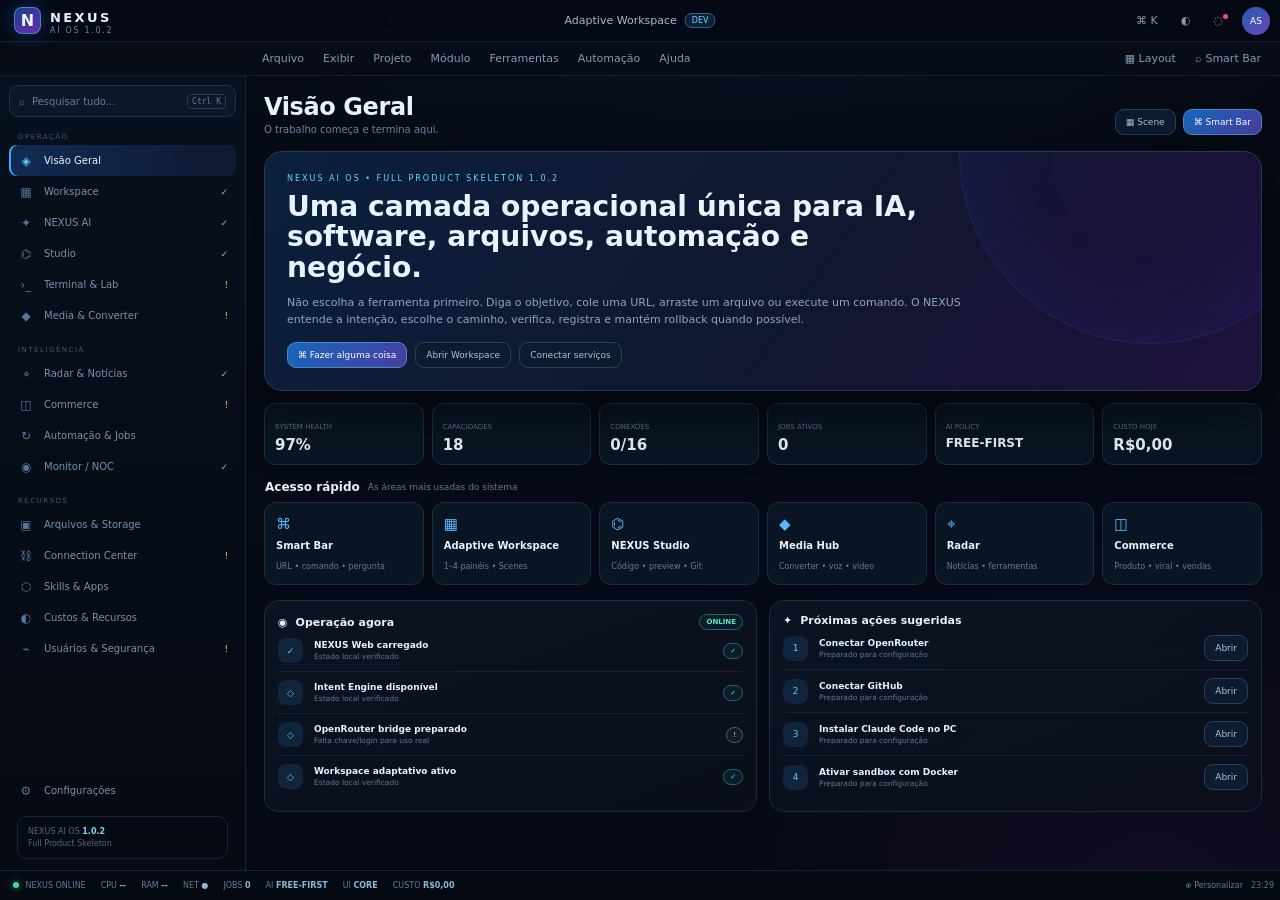
==== static/family/nexus/index.html @ 2fabafd0 "Jarvis 2.1.1 — hub, sala, ORBI, NEXUS" ====
<!doctype html><html lang="pt-BR"><head><meta charset="utf-8"><meta name="viewport" content="width=device-width,initial-scale=1,viewport-fit=cover"><meta name="theme-color" content="#050914"><title>NEXUS AI OS 1.0.2</title><link rel="manifest" href="./manifest.webmanifest"><link rel="stylesheet" href="./styles.css"></head><body>
<div id="app" class="app-shell">
<header class="titlebar">
  <div class="brand"><span class="brand-mark">N</span><div><b>NEXUS</b><small>AI OS 1.0.2</small></div></div>
  <div class="title-center"><span class="workspace-name">Adaptive Workspace</span><span class="env-pill">DEV</span></div>
  <div class="title-actions"><button data-action="command" title="Smart Bar (Ctrl+K)">⌘ K</button><button id="themeBtn" title="Tema">◐</button><button title="Notificações">◌<i class="dot"></i></button><button title="Perfil">AS</button></div>
</header>
<nav class="menubar" id="menuBar"><button>Arquivo</button><button>Exibir</button><button>Projeto</button><button>Módulo</button><button>Ferramentas</button><button>Automação</button><button>Ajuda</button><div class="menu-spacer"></div><button data-action="scene">▦ Layout</button><button data-action="command">⌕ Smart Bar</button></nav>
<div class="body-grid">
<aside class="sidebar" id="sidebar">
  <div class="side-search" data-action="command">⌕ <span>Pesquisar tudo...</span><kbd>Ctrl K</kbd></div>
  <div class="nav-section"><small>OPERAÇÃO</small>
    <button class="nav active" data-page="home"><i>◈</i><span>Visão Geral</span></button>
    <button class="nav" data-page="workspace"><i>▦</i><span>Workspace</span><em class="ok">✓</em></button>
    <button class="nav" data-page="ai"><i>✦</i><span>NEXUS AI</span><em class="ok">✓</em></button>
    <button class="nav" data-page="studio"><i>⌬</i><span>Studio</span><em class="ok">✓</em></button>
    <button class="nav" data-page="terminal"><i>›_</i><span>Terminal & Lab</span><em class="warn">!</em></button>
    <button class="nav" data-page="media"><i>◆</i><span>Media & Converter</span><em class="warn">!</em></button>
  </div>
  <div class="nav-section"><small>INTELIGÊNCIA</small>
    <button class="nav" data-page="radar"><i>⌖</i><span>Radar & Notícias</span><em class="ok">✓</em></button>
    <button class="nav" data-page="commerce"><i>◫</i><span>Commerce</span><em class="warn">!</em></button>
    <button class="nav" data-page="automation"><i>↻</i><span>Automação & Jobs</span></button>
    <button class="nav" data-page="monitor"><i>◉</i><span>Monitor / NOC</span><em class="ok">✓</em></button>
  </div>
  <div class="nav-section"><small>RECURSOS</small>
    <button class="nav" data-page="files"><i>▣</i><span>Arquivos & Storage</span></button>
    <button class="nav" data-page="connections"><i>⛓</i><span>Connection Center</span><em class="warn">!</em></button>
    <button class="nav" data-page="skills"><i>⬡</i><span>Skills & Apps</span></button>
    <button class="nav" data-page="cost"><i>◐</i><span>Custos & Recursos</span></button>
    <button class="nav" data-page="security"><i>⌁</i><span>Usuários & Segurança</span><em class="warn">!</em></button>
  </div>
  <div class="side-bottom"><button class="nav" data-page="settings"><i>⚙</i><span>Configurações</span></button><div class="version">NEXUS AI OS <b>1.0.2</b><span>Full Product Skeleton</span></div></div>
</aside>
<main id="main" class="main">
  <section class="static-fallback" id="staticFallback">
    <div class="page-head"><div><div class="page-title">Visão Geral</div><div class="page-sub">O trabalho começa e termina aqui.</div></div><div class="page-actions"><button class="btn primary" data-action="command">⌘ Smart Bar</button></div></div>
    <div class="hero"><div class="hero-kicker">NEXUS AI OS • FULL PRODUCT SKELETON 1.0.2</div><h1>Uma camada operacional única para IA, software, arquivos, automação e negócio.</h1><p>Use a Smart Bar, abra módulos, acompanhe recursos e trabalhe em qualquer tamanho de tela. Esta visão também aparece quando o visualizador bloqueia JavaScript.</p><div class="hero-actions"><button class="btn primary" data-action="command">⌘ Fazer alguma coisa</button><button class="btn" data-go="workspace">Abrir Workspace</button><button class="btn" data-go="connections">Conectar serviços</button></div></div>
    <div class="kpi-strip"><div class="kpi"><small>SYSTEM HEALTH</small><b>97%</b></div><div class="kpi"><small>WORKSPACE</small><b>ADAPTIVE</b></div><div class="kpi"><small>AI POLICY</small><b>FREE-FIRST</b></div><div class="kpi"><small>DEVICE</small><b>RESPONSIVE</b></div></div>
    <div class="section"><div class="section-head"><h2>Acesso rápido</h2><p>Principais áreas do NEXUS</p></div><div class="quick-grid">
      <div class="quick" data-go="workspace"><span class="ico">▦</span><b>Workspace</b><small>1–4 painéis • Scenes</small></div>
      <div class="quick" data-go="ai"><span class="ico">✦</span><b>NEXUS AI</b><small>Roteador • agentes</small></div>
      <div class="quick" data-go="studio"><span class="ico">⌬</span><b>Studio</b><small>Código • Preview • Git</small></div>
      <div class="quick" data-go="terminal"><span class="ico">›_</span><b>Terminal & Lab</b><small>Comandos • Sandbox</small></div>
      <div class="quick" data-go="media"><span class="ico">◆</span><b>Media Hub</b><small>Converter • voz • vídeo</small></div>
      <div class="quick" data-go="radar"><span class="ico">⌖</span><b>Radar</b><small>Notícias • ferramentas</small></div>
    </div></div>
    <div class="section grid cols-2"><div class="card"><div class="card-title">◉ <span>Compatibilidade de tela</span><span class="grow"></span><span class="tag green">ATIVA</span></div><div class="activity"><span class="aico">✓</span><div><b>Celular vertical</b><small>Layout compacto e navegação horizontal inferior</small></div></div><div class="activity"><span class="aico">✓</span><div><b>Celular horizontal</b><small>Altura otimizada e conteúdo priorizado</small></div></div><div class="activity"><span class="aico">✓</span><div><b>Tablet</b><small>Sidebar adaptativa em vertical/horizontal</small></div></div><div class="activity"><span class="aico">✓</span><div><b>Desktop / ultrawide</b><small>Workspace multipainel</small></div></div></div><div class="card"><div class="card-title">✦ <span>Entrada universal</span></div><div class="card-sub">Cole URL, GitHub, comando, pergunta, arquivo ou texto. O NEXUS identifica a intenção antes de escolher a ferramenta.</div><div class="tool-actions"><button class="btn primary" data-action="command">Abrir Smart Bar</button></div></div></div>
    <noscript><div class="noscript-banner"><b>Modo compatibilidade:</b> este visualizador bloqueou JavaScript. A interface principal continua visível; para usar módulos interativos, abra pelo navegador/PWA ou pelo executável NEXUS.</div></noscript>
  </section>
</main>
<nav class="mobile-dock" aria-label="Navegação rápida">
  <button data-pagejump="home"><i>◈</i><span>Início</span></button><button data-pagejump="workspace"><i>▦</i><span>Workspace</span></button><button data-pagejump="ai"><i>✦</i><span>IA</span></button><button data-pagejump="studio"><i>⌬</i><span>Studio</span></button><button data-pagejump="media"><i>◆</i><span>Media</span></button><button data-pagejump="radar"><i>⌖</i><span>Radar</span></button><button data-pagejump="connections"><i>⛓</i><span>Conexões</span></button>
</nav>
</div>
<footer class="statusbar" id="statusBar">
 <button data-pagejump="monitor"><span class="led online"></span> NEXUS ONLINE</button><button data-pagejump="monitor">CPU <b id="cpuStat">--</b></button><button data-pagejump="monitor">RAM <b id="ramStat">--</b></button><button data-pagejump="monitor">NET <b id="netStat">●</b></button><button data-pagejump="automation">JOBS <b id="jobStat">0</b></button><button data-pagejump="ai">AI <b>FREE-FIRST</b></button><button title="Interface carregada" id="uiCoreStat">UI <b>CORE</b></button><button data-pagejump="cost">CUSTO <b id="costStat">R$0,00</b></button><div class="status-fill"></div><button id="statusCustomize">⊕ Personalizar</button><span id="clock">--:--</span>
</footer>
</div>
<div class="command-overlay hidden" id="commandOverlay"><div class="command-box"><div class="command-head"><span>⌘</span><input id="smartInput" autocomplete="off" placeholder="Cole URL, GitHub, comando, arquivo, pergunta ou diga o que quer fazer..."><kbd>ESC</kbd></div><div class="command-mode"><button class="active">AUTO</button><button>SANDBOX</button><button>DEV</button><button>PRODUÇÃO</button></div><div id="commandResult" class="command-result"></div><div class="command-hint">NEXUS entende intenção antes de escolher a ferramenta. Enter para analisar • Ctrl+Enter para executar caminho seguro.</div></div></div>
<div class="drawer hidden" id="drawer"><div class="drawer-head"><b>NEXUS Context Assistant</b><button id="drawerClose">×</button></div><div class="drawer-body" id="drawerBody"></div></div>
<div class="toast-stack" id="toasts"></div>
<script src="./app.js"></script></body></html>
---- static/family/nexus/styles.css ----
:root{--bg:#050812;--bg2:#08101f;--panel:#0b1221cc;--panel2:#101a2e;--line:#1c2b46;--line2:#28456f;--text:#e9f2ff;--muted:#7f93ad;--blue:#38a7ff;--cyan:#48e3ff;--purple:#9b6cff;--red:#ff496c;--green:#37e0a1;--yellow:#f3c65b;--shadow:0 20px 55px #0008;--radius:15px;--title:42px;--menu:34px;--status:30px;--side:246px;font-family:Inter,ui-sans-serif,system-ui,-apple-system,"Segoe UI",sans-serif}*{box-sizing:border-box}html,body{height:100%;margin:0;background:radial-gradient(1000px 600px at 60% -10%,#12326f44,transparent 60%),radial-gradient(800px 700px at 90% 100%,#4d1e7640,transparent 55%),var(--bg);color:var(--text);overflow:hidden}button,input,textarea,select{font:inherit}.app-shell{height:100vh;display:grid;grid-template-rows:var(--title) var(--menu) 1fr var(--status);position:relative}.titlebar{display:flex;align-items:center;border-bottom:1px solid #17223a;background:#050914e8;backdrop-filter:blur(18px);padding:0 10px 0 14px;user-select:none}.brand{display:flex;align-items:center;gap:9px;min-width:var(--side)}.brand-mark{width:27px;height:27px;border:1px solid #59c9ff80;border-radius:8px;display:grid;place-items:center;font-weight:900;background:linear-gradient(145deg,#183e86,#6a2dab);box-shadow:0 0 22px #238cff55}.brand b{font-size:13px;letter-spacing:2.4px}.brand small{display:block;color:#6c88aa;font-size:8px;letter-spacing:1.7px}.title-center{position:absolute;left:50%;transform:translateX(-50%);display:flex;align-items:center;gap:8px;font-size:11px;color:#a7bad0}.env-pill{font-size:8px;color:#77d6ff;border:1px solid #2c6590;background:#0e2036;padding:2px 6px;border-radius:999px}.title-actions{margin-left:auto;display:flex;gap:5px}.title-actions button,.menubar button{border:0;background:transparent;color:#8299b3;border-radius:7px;padding:5px 9px;font-size:11px;cursor:pointer}.title-actions button:hover,.menubar button:hover{background:#16243b;color:white}.title-actions button:last-child{width:28px;height:28px;border-radius:50%;padding:0;background:linear-gradient(145deg,#235eae,#6b43bd);color:white;font-size:9px}.dot{display:inline-block;width:5px;height:5px;background:var(--red);border-radius:50%;vertical-align:top}.menubar{display:flex;align-items:center;padding:0 10px 0 calc(var(--side) + 7px);gap:1px;background:#080d17dd;border-bottom:1px solid #131d30}.menu-spacer{flex:1}.body-grid{min-height:0;display:grid;grid-template-columns:var(--side) 1fr}.sidebar{min-height:0;overflow:auto;padding:9px;background:linear-gradient(180deg,#07101d,#060a12);border-right:1px solid #16233a;display:flex;flex-direction:column;scrollbar-width:thin}.side-search{height:32px;border:1px solid #1c3351;background:#0d1727;border-radius:9px;display:flex;align-items:center;gap:7px;padding:0 9px;color:#667d99;font-size:10px;cursor:pointer;margin-bottom:9px}.side-search span{flex:1}.side-search kbd{font-size:8px;border:1px solid #283b55;padding:2px 4px;border-radius:4px}.nav-section{margin-bottom:8px}.nav-section>small{display:block;color:#435775;font-size:7px;letter-spacing:1.5px;padding:7px 9px 4px}.nav{width:100%;display:flex;align-items:center;gap:9px;height:31px;border:0;background:transparent;color:#7890ac;border-radius:8px;padding:0 8px;cursor:pointer;font-size:10px;text-align:left}.nav i{font-style:normal;width:18px;text-align:center;color:#54759d;font-size:12px}.nav span{flex:1}.nav em{font-style:normal;font-size:9px}.nav:hover{background:#0f1c30;color:#d9eaff}.nav.active{background:linear-gradient(90deg,#123260cc,#171f3d99);color:#edf7ff;box-shadow:inset 2px 0 #39aaff}.nav.active i{color:#63c9ff}.ok{color:var(--green)!important}.warn{color:var(--yellow)!important}.bad{color:var(--red)!important}.side-bottom{margin-top:auto}.version{margin:10px 8px 2px;padding:10px;border:1px solid #16253d;border-radius:10px;color:#516781;font-size:8px}.version b{color:#77d6ff}.version span{display:block;margin-top:3px}.main{min-width:0;min-height:0;overflow:auto;padding:17px 18px 28px;background:linear-gradient(145deg,#08101b66,#06091155);scrollbar-width:thin}.page-head{display:flex;align-items:flex-end;gap:14px;margin-bottom:16px}.page-title{font-size:22px;letter-spacing:-.4px;font-weight:720}.page-sub{font-size:10px;color:#7187a2;margin-top:3px}.page-actions{margin-left:auto;display:flex;gap:7px}.btn{border:1px solid #24415f;background:#0d1b2e;color:#aac3dd;border-radius:9px;padding:7px 10px;font-size:9px;cursor:pointer}.btn:hover{border-color:#3c78aa;color:white;background:#122742}.btn.primary{background:linear-gradient(135deg,#1767bd,#493da0);border-color:#418dc9;color:white}.btn.danger{border-color:#71344a;color:#ff90a4}.hero{position:relative;overflow:hidden;border:1px solid #203c60;background:linear-gradient(125deg,#0c2443d9,#111832e8 52%,#241244d0);border-radius:18px;padding:22px;min-height:150px;box-shadow:var(--shadow)}.hero:after{content:"";position:absolute;width:380px;height:380px;border:1px solid #4faaff22;border-radius:50%;right:-80px;top:-190px;box-shadow:0 0 90px #3d50ff25 inset}.hero-kicker{color:#62d9ff;font-size:8px;letter-spacing:2px}.hero h1{font-size:26px;line-height:1.08;margin:9px 0 7px;max-width:650px}.hero p{max-width:680px;color:#8fa6c2;font-size:11px;line-height:1.55}.hero-actions{display:flex;gap:8px;margin-top:14px}.grid{display:grid;gap:12px}.grid.cols-4{grid-template-columns:repeat(4,1fr)}.grid.cols-3{grid-template-columns:repeat(3,1fr)}.grid.cols-2{grid-template-columns:repeat(2,1fr)}.card{border:1px solid #192c48;background:linear-gradient(160deg,#0b1423e8,#0a0f1ae8);border-radius:var(--radius);padding:13px;min-width:0}.card:hover{border-color:#264b72}.card-title{display:flex;align-items:center;gap:8px;font-size:11px;font-weight:650}.card-title .grow{flex:1}.card-sub{font-size:9px;color:#687f9a;margin-top:4px;line-height:1.45}.metric{font-size:23px;font-weight:730;letter-spacing:-.7px;margin:8px 0 1px}.metric small{font-size:9px;color:#7590af;font-weight:500}.tag{display:inline-flex;align-items:center;border:1px solid #26405f;background:#0a1c30;color:#7eb8dc;border-radius:999px;padding:3px 6px;font-size:7px}.tag.green{border-color:#1f6b57;color:#5de9b4}.tag.yellow{border-color:#6d5a2a;color:#f6d47b}.tag.red{border-color:#6f3042;color:#ff8098}.section{margin-top:15px}.section-head{display:flex;align-items:center;margin:0 1px 8px}.section-head h2{font-size:12px;margin:0}.section-head p{font-size:9px;color:#607895;margin:0 0 0 8px}.section-head .right{margin-left:auto}.quick-grid{display:grid;grid-template-columns:repeat(6,1fr);gap:8px}.quick{background:#091523;border:1px solid #182d49;border-radius:12px;padding:11px;cursor:pointer;min-height:74px}.quick:hover{transform:translateY(-1px);border-color:#2a6692;background:#0d1d31}.quick b{display:block;font-size:10px;margin:7px 0 3px}.quick small{font-size:8px;color:#647c98}.quick .ico{font-size:15px;color:#56baff}.activity{display:grid;grid-template-columns:28px 1fr auto;gap:8px;align-items:center;padding:8px 0;border-bottom:1px solid #142239;font-size:9px}.activity:last-child{border-bottom:0}.activity .aico{width:25px;height:25px;border-radius:8px;background:#10243b;display:grid;place-items:center;color:#65c7ff}.activity small{display:block;color:#617894;margin-top:2px}.progress{height:4px;background:#111d30;border-radius:99px;overflow:hidden}.progress i{display:block;height:100%;background:linear-gradient(90deg,#2d9cff,#8c58f5);border-radius:99px}.workspace-toolbar{display:flex;gap:6px;margin-bottom:9px}.workspace-canvas{height:calc(100vh - 185px);min-height:420px;display:grid;grid-template-columns:1fr 1fr;grid-template-rows:1fr 1fr;gap:7px}.pane{border:1px solid #1d3554;background:#07111ee8;border-radius:11px;display:flex;flex-direction:column;min-width:0;min-height:0;overflow:hidden}.pane-head{height:31px;display:flex;align-items:center;padding:0 8px;border-bottom:1px solid #162943;color:#8ca5c2;font-size:9px;background:#0b1727}.pane-head b{color:#dbeaff}.pane-head .pane-actions{margin-left:auto;display:flex}.pane-head button{border:0;background:transparent;color:#627b98;cursor:pointer}.pane-body{flex:1;overflow:auto;padding:10px;font-size:9px}.terminal{font-family:"Cascadia Code",Consolas,monospace;background:#03070d!important}.terminal-line{color:#81a0bc;margin:4px 0}.terminal-line .prompt{color:#53d4a5}.term-input{display:flex;align-items:center;gap:6px;margin-top:8px}.term-input input{flex:1;border:0;outline:0;background:transparent;color:#dcecff;font-family:inherit}.editor{width:100%;height:100%;resize:none;border:0;outline:0;background:#050b13;color:#a9d5ff;font:9px/1.55 Consolas,monospace;padding:10px}.preview-frame{width:100%;height:100%;border:0;background:white}.chat-box{height:calc(100vh - 245px);min-height:360px;display:flex;flex-direction:column}.chat-log{flex:1;overflow:auto;padding:5px}.msg{max-width:82%;border:1px solid #1b3553;background:#0c192a;border-radius:12px;padding:9px 10px;margin:7px 0;font-size:10px;line-height:1.5}.msg.user{margin-left:auto;background:#15244a;border-color:#2b4f83}.chat-compose{display:flex;gap:7px;border-top:1px solid #192b47;padding-top:9px}.chat-compose textarea{flex:1;min-height:55px;max-height:120px;background:#08131f;border:1px solid #1e3858;color:white;border-radius:11px;padding:9px;outline:none;resize:vertical}.input,.select{width:100%;border:1px solid #1d3655;background:#071421;color:#cee1f4;border-radius:9px;padding:8px 9px;font-size:9px;outline:none}.input:focus,.select:focus{border-color:#367db2}.dropzone{border:1px dashed #315274;border-radius:13px;padding:25px;text-align:center;color:#7892ad;background:#081521;cursor:pointer}.dropzone.drag{border-color:#48bfff;background:#0b1e32}.dropzone b{display:block;color:#d6eaff;font-size:11px;margin-bottom:4px}.tool-actions{display:flex;gap:6px;flex-wrap:wrap;margin-top:9px}.list-row{display:grid;grid-template-columns:28px 1fr auto;align-items:center;gap:9px;padding:9px 4px;border-bottom:1px solid #15253c;font-size:9px}.list-row:last-child{border-bottom:0}.list-row .iconbox{width:27px;height:27px;border:1px solid #24405f;border-radius:8px;display:grid;place-items:center;background:#0c1a2b}.list-row b{display:block}.list-row small{display:block;color:#657d99;margin-top:2px}.connection-grid{display:grid;grid-template-columns:repeat(3,1fr);gap:8px}.connection{border:1px solid #1a304d;background:#091420;border-radius:11px;padding:10px;display:grid;grid-template-columns:31px 1fr auto;align-items:center;gap:8px}.connection .logo{width:30px;height:30px;border-radius:9px;background:linear-gradient(145deg,#153b66,#3e2e71);display:grid;place-items:center;font-weight:700;font-size:10px}.connection b{font-size:9px}.connection small{display:block;color:#637b98;font-size:7px;margin-top:2px}.connection button{font-size:7px;padding:4px 6px}.filters{display:flex;gap:6px;flex-wrap:wrap;margin-bottom:10px}.filters .select{width:auto;min-width:120px}.news-card{padding:12px;border:1px solid #192d48;background:#091421;border-radius:12px;display:grid;grid-template-columns:70px 1fr auto;gap:11px}.news-score{display:grid;place-items:center;border-right:1px solid #1b304d}.score-ring{width:47px;height:47px;border-radius:50%;background:conic-gradient(#3aaeff var(--score),#14243a 0);display:grid;place-items:center;position:relative}.score-ring:before{content:"";position:absolute;inset:4px;background:#091421;border-radius:50%}.score-ring b{z-index:1;font-size:11px}.news-card h3{font-size:11px;margin:1px 0 5px}.news-card p{font-size:9px;color:#6d85a1;line-height:1.5;margin:0}.news-meta{display:flex;gap:6px;margin-top:8px}.product-table{width:100%;border-collapse:collapse;font-size:9px}.product-table th{text-align:left;color:#5f7897;font-size:7px;letter-spacing:.6px;padding:7px;border-bottom:1px solid #1b304c}.product-table td{padding:9px 7px;border-bottom:1px solid #132239}.spark{height:28px;display:flex;align-items:flex-end;gap:2px}.spark i{width:5px;background:#2f89c7;border-radius:2px}.gauge{font-size:20px;font-weight:700}.command-overlay{position:fixed;inset:0;z-index:50;background:#02050a99;backdrop-filter:blur(7px);display:flex;justify-content:center;align-items:flex-start;padding-top:11vh}.hidden{display:none!important}.command-box{width:min(760px,92vw);background:#08111eee;border:1px solid #2a4c72;border-radius:15px;box-shadow:0 30px 90px #000c,0 0 55px #267bff20;overflow:hidden}.command-head{height:53px;display:flex;align-items:center;gap:10px;padding:0 14px;border-bottom:1px solid #1b3150}.command-head>span{color:#51caff}.command-head input{flex:1;border:0;outline:0;background:transparent;color:#e8f5ff;font-size:13px}.command-head kbd{font-size:8px;border:1px solid #30435e;color:#7289a4;padding:3px 5px;border-radius:5px}.command-mode{padding:7px 12px;display:flex;gap:5px;border-bottom:1px solid #152943}.command-mode button{border:1px solid #1f3a59;background:#0b1828;color:#66819e;border-radius:7px;padding:4px 7px;font-size:7px}.command-mode button.active{color:#66d1ff;border-color:#2f77a8;background:#0c243a}.command-result{max-height:50vh;overflow:auto;padding:8px 12px}.command-item{display:grid;grid-template-columns:35px 1fr auto;gap:9px;align-items:center;padding:9px;border-radius:9px}.command-item:hover{background:#102039}.command-item .cmdico{width:32px;height:32px;border-radius:9px;background:#112741;display:grid;place-items:center;color:#5fd0ff}.command-item b{font-size:10px}.command-item small{display:block;color:#68819e;font-size:8px;margin-top:2px}.command-hint{border-top:1px solid #172a43;color:#506987;font-size:7px;padding:7px 14px}.drawer{position:fixed;right:12px;top:86px;bottom:43px;width:min(360px,90vw);z-index:40;background:#07101deb;border:1px solid #234464;border-radius:14px;box-shadow:var(--shadow);backdrop-filter:blur(18px);display:flex;flex-direction:column}.drawer-head{height:42px;border-bottom:1px solid #1a314d;display:flex;align-items:center;padding:0 11px;font-size:10px}.drawer-head button{margin-left:auto;border:0;background:transparent;color:#8ba1bb;font-size:18px}.drawer-body{padding:12px;overflow:auto;font-size:9px;line-height:1.55}.statusbar{display:flex;align-items:center;gap:1px;border-top:1px solid #17263d;background:#050a12;padding:0 5px;font-size:8px;color:#57708e}.statusbar button{height:100%;border:0;background:transparent;color:#627b98;padding:0 7px;font-size:8px;cursor:pointer}.statusbar button:hover{background:#0e1a2a;color:#c5d9ef}.statusbar b{color:#8bb8d8;font-weight:600}.status-fill{flex:1}.led{display:inline-block;width:6px;height:6px;border-radius:50%;margin-right:4px}.online{background:var(--green);box-shadow:0 0 8px #37e0a199}.offline{background:var(--red)}.toast-stack{position:fixed;right:12px;bottom:42px;z-index:70;display:flex;flex-direction:column;gap:7px}.toast{min-width:230px;max-width:350px;border:1px solid #274663;background:#091522f2;border-radius:10px;padding:9px 11px;box-shadow:var(--shadow);font-size:9px}.toast b{display:block;font-size:9px}.toast small{color:#6d86a2}.kpi-strip{display:grid;grid-template-columns:repeat(6,1fr);gap:8px;margin-top:12px}.kpi{padding:10px;border:1px solid #192e49;background:#091522;border-radius:11px}.kpi small{font-size:7px;color:#5d7695}.kpi b{display:block;font-size:15px;margin-top:3px}.center-empty{text-align:center;padding:35px;color:#647e9c}.split-row{display:grid;grid-template-columns:1.4fr 1fr;gap:12px}.switch{width:30px;height:17px;border-radius:99px;background:#182b42;position:relative;cursor:pointer}.switch:after{content:"";position:absolute;width:11px;height:11px;left:3px;top:3px;border-radius:50%;background:#617892;transition:.2s}.switch.on{background:#155687}.switch.on:after{left:16px;background:#60d2ff}.setting-row{display:flex;align-items:center;padding:9px 0;border-bottom:1px solid #14243a;font-size:9px}.setting-row div:first-child{flex:1}.setting-row small{display:block;color:#5e7895;margin-top:2px}.badge-status{font-size:7px;padding:3px 5px;border-radius:5px;border:1px solid}.badge-status.ok{border-color:#216955}.badge-status.warn{border-color:#6c5725}.badge-status.bad{border-color:#663046}.mobile-only{display:none}


/* NEXUS 1.0.1 — Adaptive responsive shell */
.mobile-dock{display:none}.static-fallback{display:block}.noscript-banner{margin-top:14px;padding:12px 14px;border:1px solid #6f5727;background:#241b0c;color:#f2d894;border-radius:12px;font-size:11px;line-height:1.5}
.main,.sidebar,.statusbar,.mobile-dock{-webkit-overflow-scrolling:touch}.hero h1{font-size:clamp(20px,2.2vw,30px)}.page-title{font-size:clamp(18px,2vw,24px)}.quick,.card,.hero{min-width:0}.card-title,.activity>div,.quick{min-width:0}.activity b,.activity small,.card-sub,.quick small{overflow-wrap:anywhere}.statusbar{padding-left:max(6px,env(safe-area-inset-left));padding-right:max(6px,env(safe-area-inset-right));padding-bottom:env(safe-area-inset-bottom)}

/* ultrawide / large desktop */
@media(min-width:1600px){:root{--side:270px;--title:48px;--menu:38px;--status:34px}.main{padding:22px 28px 34px}.quick-grid{grid-template-columns:repeat(6,minmax(0,1fr))}.hero{min-height:180px;padding:28px}.hero h1{max-width:980px}.workspace-canvas{min-height:620px}}

/* laptop / landscape tablet */
@media(max-width:1180px){:root{--side:218px}.grid.cols-4{grid-template-columns:repeat(2,minmax(0,1fr))}.quick-grid{grid-template-columns:repeat(3,minmax(0,1fr))}.connection-grid{grid-template-columns:repeat(2,minmax(0,1fr))}.kpi-strip{grid-template-columns:repeat(3,minmax(0,1fr))}.menubar{padding-left:calc(var(--side) + 5px)}.menubar button{padding-inline:7px}}

/* tablet portrait / compact tablet */
@media(max-width:900px){:root{--side:72px;--title:46px;--menu:34px;--status:32px}.brand{min-width:var(--side)}.brand div{display:none}.title-center{font-size:10px}.sidebar{padding:8px 6px}.side-search{justify-content:center}.side-search span,.side-search kbd,.nav span,.nav em,.nav-section>small,.version{display:none}.nav{justify-content:center;padding:0;height:42px}.nav i{font-size:16px}.menubar{padding-left:75px;overflow-x:auto;scrollbar-width:none}.menubar::-webkit-scrollbar{display:none}.main{padding:14px}.grid.cols-3,.split-row{grid-template-columns:1fr}.workspace-canvas{grid-template-columns:1fr 1fr;grid-auto-rows:minmax(260px,1fr);height:auto;min-height:560px}.statusbar{overflow-x:auto;white-space:nowrap;scrollbar-width:none}.statusbar::-webkit-scrollbar{display:none}.status-fill{display:none}.statusbar button{flex:0 0 auto}.page-actions{flex-wrap:wrap;justify-content:flex-end}}

/* phone / small tablet */
@media(max-width:700px){:root{--side:0px;--title:52px;--menu:0px;--status:30px}.app-shell{height:100dvh;grid-template-rows:var(--title) 0 1fr var(--status)}.titlebar{padding-left:max(12px,env(safe-area-inset-left));padding-right:max(8px,env(safe-area-inset-right));height:var(--title)}.brand{min-width:0}.brand div{display:block}.brand b{font-size:12px}.brand small{font-size:7px}.title-center{display:none}.title-actions button:first-child{font-size:0}.title-actions button:first-child:after{content:'⌘';font-size:14px}.title-actions button{padding:6px 8px}.menubar{display:none}.body-grid{display:block;min-height:0}.sidebar{display:none}.main{height:100%;padding:12px 12px calc(82px + env(safe-area-inset-bottom));overflow:auto}.page-head{align-items:flex-start;gap:8px;margin-bottom:12px}.page-actions{margin-left:auto}.page-sub{font-size:9px}.hero{padding:16px;min-height:0;border-radius:15px}.hero h1{font-size:clamp(20px,6vw,26px);margin:8px 0 10px}.hero p{font-size:11px;line-height:1.5;max-width:none}.hero-actions{display:grid;grid-template-columns:1fr;gap:7px}.hero-actions .btn{width:100%}.kpi-strip{grid-template-columns:repeat(2,minmax(0,1fr));gap:7px}.kpi{padding:10px}.kpi b{font-size:15px}.quick-grid{grid-template-columns:repeat(2,minmax(0,1fr));gap:8px}.quick{min-height:92px;padding:12px}.quick .ico{font-size:20px}.grid.cols-4,.grid.cols-3,.grid.cols-2,.split-row,.connection-grid{grid-template-columns:1fr}.section{margin-top:14px}.section-head{margin-bottom:9px}.card{padding:12px}.workspace-toolbar{overflow-x:auto;display:flex;flex-wrap:nowrap;padding-bottom:3px}.workspace-toolbar .btn{flex:0 0 auto}.workspace-canvas{grid-template-columns:1fr!important;grid-template-rows:none!important;grid-auto-rows:minmax(280px,auto);height:auto;min-height:0}.pane{min-height:280px}.pane-body{min-height:0}.editor{font-size:11px}.statusbar{position:relative;z-index:20;height:var(--status);overflow-x:auto;gap:0;background:#040914f7}.statusbar button{padding:0 7px;font-size:8px}.statusbar button:nth-of-type(n+5){display:none}.statusbar #statusCustomize{display:none}.mobile-dock{display:flex;position:fixed;left:0;right:0;bottom:calc(var(--status) + env(safe-area-inset-bottom));z-index:30;height:52px;padding:4px max(6px,env(safe-area-inset-left)) 4px max(6px,env(safe-area-inset-right));background:#07101df5;border-top:1px solid #1a2d47;backdrop-filter:blur(16px);overflow-x:auto;gap:3px;scrollbar-width:none}.mobile-dock::-webkit-scrollbar{display:none}.mobile-dock button{flex:1 0 58px;min-width:58px;border:0;background:transparent;color:#7188a4;border-radius:9px;display:flex;flex-direction:column;align-items:center;justify-content:center;gap:2px;font-size:8px}.mobile-dock button i{font-style:normal;font-size:15px;color:#67bfff}.mobile-dock button:active,.mobile-dock button:hover{background:#10203a;color:#fff}.command-overlay{align-items:flex-start;padding:calc(12px + env(safe-area-inset-top)) 8px 8px}.command-box{width:100%;max-height:84dvh;border-radius:15px}.command-head input{font-size:12px}.drawer{width:min(94vw,420px)}.news-card{grid-template-columns:44px minmax(0,1fr);gap:8px}.news-card>.news-actions{grid-column:1/-1;display:flex;flex-wrap:wrap}.list-row{gap:8px}.list-row>.btn{padding:6px 8px}.metric{font-size:22px}}

/* narrow phones */
@media(max-width:390px){.brand small{display:none}.brand-mark{width:25px;height:25px}.title-actions button:nth-child(2){display:none}.main{padding-inline:9px}.quick-grid{grid-template-columns:1fr}.kpi-strip{grid-template-columns:1fr 1fr}.page-actions .btn:not(.primary){display:none}.hero h1{font-size:21px}.mobile-dock button{flex-basis:54px;min-width:54px}.statusbar button:nth-of-type(n+4){display:none}}

/* landscape phones and short screens */
@media(max-height:520px) and (orientation:landscape){:root{--title:40px;--status:26px}.brand small{display:none}.main{padding-top:8px;padding-bottom:calc(66px + env(safe-area-inset-bottom))}.mobile-dock{height:40px}.mobile-dock button{flex-direction:row;gap:4px;font-size:8px}.mobile-dock button i{font-size:12px}.hero{padding:12px}.hero h1{font-size:19px;margin:4px 0 6px}.hero p{display:none}.hero-actions{grid-template-columns:repeat(3,minmax(0,1fr))}.kpi-strip{grid-template-columns:repeat(4,minmax(0,1fr))}.quick-grid{grid-template-columns:repeat(3,minmax(0,1fr))}.section{margin-top:10px}}

/* touch-friendly controls */
@media(pointer:coarse){button,.btn,.nav,.quick{min-height:38px}.title-actions button{min-width:38px}.mobile-dock button{min-height:42px}}

/* NEXUS 1.0.2 mobile hardening */
html{-webkit-text-size-adjust:100%;text-size-adjust:100%} body{min-width:0}.main{overscroll-behavior:contain}.static-fallback{min-height:100%}
@media(max-width:700px){html,body{overflow:hidden;width:100%;max-width:100%;background-color:var(--bg)}.app-shell{width:100%;max-width:100vw;min-height:100svh;height:100dvh}.titlebar{min-height:56px}.brand-mark{width:31px;height:31px}.brand b{font-size:13px}.main{width:100%;max-width:100vw;padding:14px 14px calc(104px + env(safe-area-inset-bottom));scroll-padding-bottom:104px}.page-head{min-width:0}.page-title{font-size:21px}.hero{padding:18px}.hero h1{font-size:24px;line-height:1.12}.hero p{font-size:12px}.btn{font-size:11px;padding:9px 11px}.quick b{font-size:11px}.quick small,.card-sub,.activity{font-size:10px}.mobile-dock{height:60px}.mobile-dock button{font-size:9px}.statusbar{height:32px}.statusbar button{font-size:8px}.command-box{max-height:82dvh}.command-result{max-height:55dvh}}
@media(min-width:701px) and (max-width:1024px){.main{padding:16px}.hero h1{font-size:26px}.quick-grid{grid-template-columns:repeat(3,minmax(0,1fr))}.workspace-canvas{min-height:620px}}
@media(max-width:430px){.quick-grid{grid-template-columns:repeat(2,minmax(0,1fr))}.quick{min-height:88px}.kpi-strip{grid-template-columns:repeat(2,minmax(0,1fr))}}
@media(max-width:340px){.quick-grid{grid-template-columns:1fr}.kpi-strip{grid-template-columns:1fr}.title-actions button:nth-child(3){display:none}}
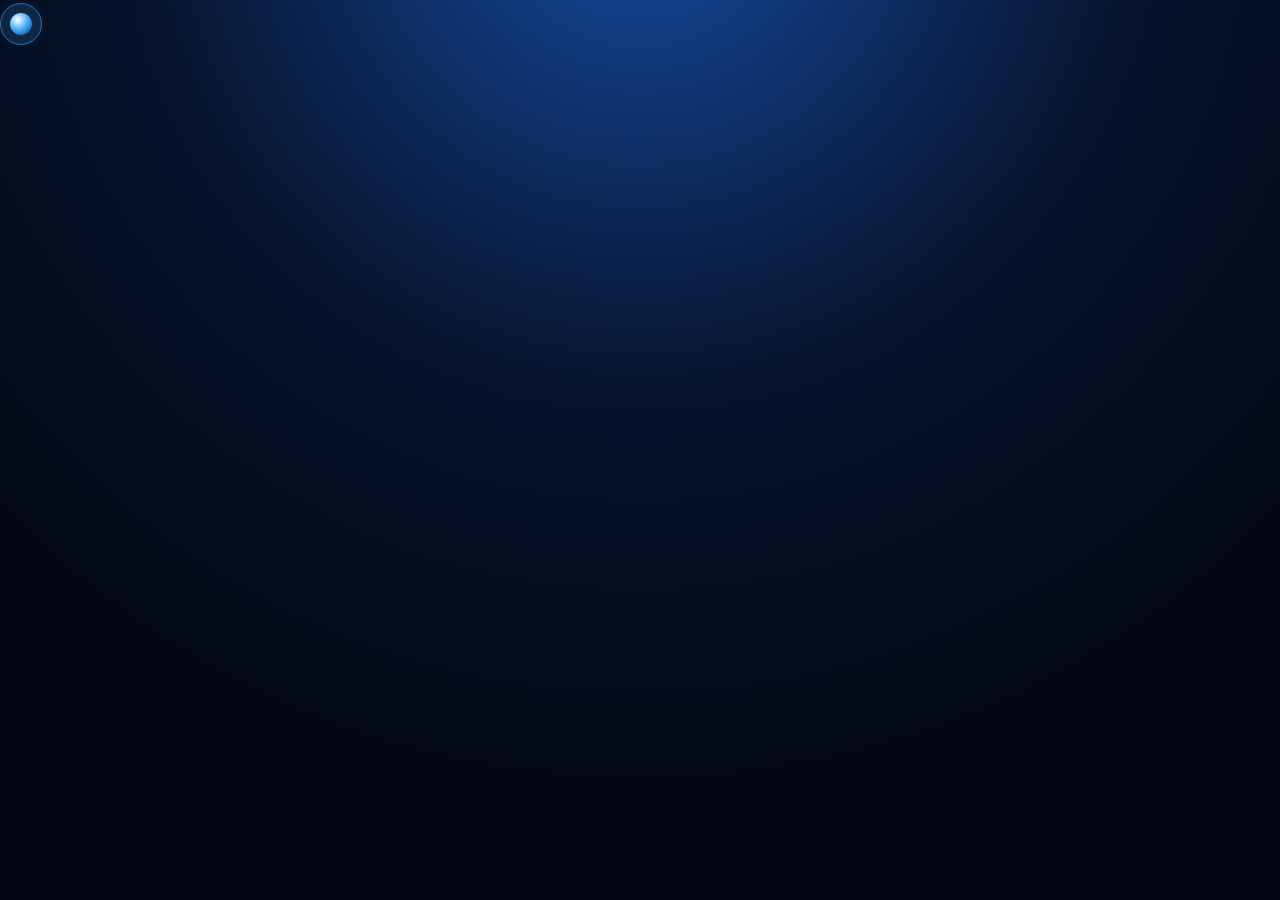
==== commit ed003b38: "Jarvis 2.5.0 — NEXUS mesa, ORBI banco, changelog" ====
--- a/static/family/nexus/index.html
+++ b/static/family/nexus/index.html
@@ -1,63 +1,40 @@
-<!doctype html><html lang="pt-BR"><head><meta charset="utf-8"><meta name="viewport" content="width=device-width,initial-scale=1,viewport-fit=cover"><meta name="theme-color" content="#050914"><title>NEXUS AI OS 1.0.2</title><link rel="manifest" href="./manifest.webmanifest"><link rel="stylesheet" href="./styles.css"></head><body>
-<div id="app" class="app-shell">
-<header class="titlebar">
-  <div class="brand"><span class="brand-mark">N</span><div><b>NEXUS</b><small>AI OS 1.0.2</small></div></div>
-  <div class="title-center"><span class="workspace-name">Adaptive Workspace</span><span class="env-pill">DEV</span></div>
-  <div class="title-actions"><button data-action="command" title="Smart Bar (Ctrl+K)">⌘ K</button><button id="themeBtn" title="Tema">◐</button><button title="Notificações">◌<i class="dot"></i></button><button title="Perfil">AS</button></div>
-</header>
-<nav class="menubar" id="menuBar"><button>Arquivo</button><button>Exibir</button><button>Projeto</button><button>Módulo</button><button>Ferramentas</button><button>Automação</button><button>Ajuda</button><div class="menu-spacer"></div><button data-action="scene">▦ Layout</button><button data-action="command">⌕ Smart Bar</button></nav>
-<div class="body-grid">
-<aside class="sidebar" id="sidebar">
-  <div class="side-search" data-action="command">⌕ <span>Pesquisar tudo...</span><kbd>Ctrl K</kbd></div>
-  <div class="nav-section"><small>OPERAÇÃO</small>
-    <button class="nav active" data-page="home"><i>◈</i><span>Visão Geral</span></button>
-    <button class="nav" data-page="workspace"><i>▦</i><span>Workspace</span><em class="ok">✓</em></button>
-    <button class="nav" data-page="ai"><i>✦</i><span>NEXUS AI</span><em class="ok">✓</em></button>
-    <button class="nav" data-page="studio"><i>⌬</i><span>Studio</span><em class="ok">✓</em></button>
-    <button class="nav" data-page="terminal"><i>›_</i><span>Terminal & Lab</span><em class="warn">!</em></button>
-    <button class="nav" data-page="media"><i>◆</i><span>Media & Converter</span><em class="warn">!</em></button>
+<!DOCTYPE html>
+<html lang="pt-BR">
+<head>
+  <meta charset="utf-8">
+  <meta name="viewport" content="width=device-width, initial-scale=1">
+  <meta name="theme-color" content="#050914">
+  <title>NEXUS — Cyber Alpha System</title>
+  <link rel="icon" href="/static/icon.svg">
+  <link rel="stylesheet" href="/static/app.css">
+  <link rel="stylesheet" href="/nexus/shell.css">
+</head>
+<body>
+  <div class="bg"></div>
+  <div class="os">
+    <aside class="os-rail">
+      <div class="brand">
+        <div class="orb"><span class="orb-core"></span><span class="orb-ring"></span></div>
+        <div>
+          <p class="brand-kicker">Cyber Alpha</p>
+          <h1>NEXUS</h1>
+        </div>
+      </div>
+      <p class="tag">Mesa central. Só entra o que tem código.</p>
+      <div class="badge-row">
+        <span id="pill-ver" class="pill">…</span>
+        <span id="pill-keys" class="pill warn">chaves</span>
+      </div>
+      <nav id="menu" class="os-menu"></nav>
+    </aside>
+    <main class="os-stage">
+      <header class="os-bar">
+        <strong id="mod-title">NEXUS</strong>
+        <span id="mod-hint" class="sub"></span>
+      </header>
+      <section id="stage" class="os-body"></section>
+    </main>
   </div>
-  <div class="nav-section"><small>INTELIGÊNCIA</small>
-    <button class="nav" data-page="radar"><i>⌖</i><span>Radar & Notícias</span><em class="ok">✓</em></button>
-    <button class="nav" data-page="commerce"><i>◫</i><span>Commerce</span><em class="warn">!</em></button>
-    <button class="nav" data-page="automation"><i>↻</i><span>Automação & Jobs</span></button>
-    <button class="nav" data-page="monitor"><i>◉</i><span>Monitor / NOC</span><em class="ok">✓</em></button>
-  </div>
-  <div class="nav-section"><small>RECURSOS</small>
-    <button class="nav" data-page="files"><i>▣</i><span>Arquivos & Storage</span></button>
-    <button class="nav" data-page="connections"><i>⛓</i><span>Connection Center</span><em class="warn">!</em></button>
-    <button class="nav" data-page="skills"><i>⬡</i><span>Skills & Apps</span></button>
-    <button class="nav" data-page="cost"><i>◐</i><span>Custos & Recursos</span></button>
-    <button class="nav" data-page="security"><i>⌁</i><span>Usuários & Segurança</span><em class="warn">!</em></button>
-  </div>
-  <div class="side-bottom"><button class="nav" data-page="settings"><i>⚙</i><span>Configurações</span></button><div class="version">NEXUS AI OS <b>1.0.2</b><span>Full Product Skeleton</span></div></div>
-</aside>
-<main id="main" class="main">
-  <section class="static-fallback" id="staticFallback">
-    <div class="page-head"><div><div class="page-title">Visão Geral</div><div class="page-sub">O trabalho começa e termina aqui.</div></div><div class="page-actions"><button class="btn primary" data-action="command">⌘ Smart Bar</button></div></div>
-    <div class="hero"><div class="hero-kicker">NEXUS AI OS • FULL PRODUCT SKELETON 1.0.2</div><h1>Uma camada operacional única para IA, software, arquivos, automação e negócio.</h1><p>Use a Smart Bar, abra módulos, acompanhe recursos e trabalhe em qualquer tamanho de tela. Esta visão também aparece quando o visualizador bloqueia JavaScript.</p><div class="hero-actions"><button class="btn primary" data-action="command">⌘ Fazer alguma coisa</button><button class="btn" data-go="workspace">Abrir Workspace</button><button class="btn" data-go="connections">Conectar serviços</button></div></div>
-    <div class="kpi-strip"><div class="kpi"><small>SYSTEM HEALTH</small><b>97%</b></div><div class="kpi"><small>WORKSPACE</small><b>ADAPTIVE</b></div><div class="kpi"><small>AI POLICY</small><b>FREE-FIRST</b></div><div class="kpi"><small>DEVICE</small><b>RESPONSIVE</b></div></div>
-    <div class="section"><div class="section-head"><h2>Acesso rápido</h2><p>Principais áreas do NEXUS</p></div><div class="quick-grid">
-      <div class="quick" data-go="workspace"><span class="ico">▦</span><b>Workspace</b><small>1–4 painéis • Scenes</small></div>
-      <div class="quick" data-go="ai"><span class="ico">✦</span><b>NEXUS AI</b><small>Roteador • agentes</small></div>
-      <div class="quick" data-go="studio"><span class="ico">⌬</span><b>Studio</b><small>Código • Preview • Git</small></div>
-      <div class="quick" data-go="terminal"><span class="ico">›_</span><b>Terminal & Lab</b><small>Comandos • Sandbox</small></div>
-      <div class="quick" data-go="media"><span class="ico">◆</span><b>Media Hub</b><small>Converter • voz • vídeo</small></div>
-      <div class="quick" data-go="radar"><span class="ico">⌖</span><b>Radar</b><small>Notícias • ferramentas</small></div>
-    </div></div>
-    <div class="section grid cols-2"><div class="card"><div class="card-title">◉ <span>Compatibilidade de tela</span><span class="grow"></span><span class="tag green">ATIVA</span></div><div class="activity"><span class="aico">✓</span><div><b>Celular vertical</b><small>Layout compacto e navegação horizontal inferior</small></div></div><div class="activity"><span class="aico">✓</span><div><b>Celular horizontal</b><small>Altura otimizada e conteúdo priorizado</small></div></div><div class="activity"><span class="aico">✓</span><div><b>Tablet</b><small>Sidebar adaptativa em vertical/horizontal</small></div></div><div class="activity"><span class="aico">✓</span><div><b>Desktop / ultrawide</b><small>Workspace multipainel</small></div></div></div><div class="card"><div class="card-title">✦ <span>Entrada universal</span></div><div class="card-sub">Cole URL, GitHub, comando, pergunta, arquivo ou texto. O NEXUS identifica a intenção antes de escolher a ferramenta.</div><div class="tool-actions"><button class="btn primary" data-action="command">Abrir Smart Bar</button></div></div></div>
-    <noscript><div class="noscript-banner"><b>Modo compatibilidade:</b> este visualizador bloqueou JavaScript. A interface principal continua visível; para usar módulos interativos, abra pelo navegador/PWA ou pelo executável NEXUS.</div></noscript>
-  </section>
-</main>
-<nav class="mobile-dock" aria-label="Navegação rápida">
-  <button data-pagejump="home"><i>◈</i><span>Início</span></button><button data-pagejump="workspace"><i>▦</i><span>Workspace</span></button><button data-pagejump="ai"><i>✦</i><span>IA</span></button><button data-pagejump="studio"><i>⌬</i><span>Studio</span></button><button data-pagejump="media"><i>◆</i><span>Media</span></button><button data-pagejump="radar"><i>⌖</i><span>Radar</span></button><button data-pagejump="connections"><i>⛓</i><span>Conexões</span></button>
-</nav>
-</div>
-<footer class="statusbar" id="statusBar">
- <button data-pagejump="monitor"><span class="led online"></span> NEXUS ONLINE</button><button data-pagejump="monitor">CPU <b id="cpuStat">--</b></button><button data-pagejump="monitor">RAM <b id="ramStat">--</b></button><button data-pagejump="monitor">NET <b id="netStat">●</b></button><button data-pagejump="automation">JOBS <b id="jobStat">0</b></button><button data-pagejump="ai">AI <b>FREE-FIRST</b></button><button title="Interface carregada" id="uiCoreStat">UI <b>CORE</b></button><button data-pagejump="cost">CUSTO <b id="costStat">R$0,00</b></button><div class="status-fill"></div><button id="statusCustomize">⊕ Personalizar</button><span id="clock">--:--</span>
-</footer>
-</div>
-<div class="command-overlay hidden" id="commandOverlay"><div class="command-box"><div class="command-head"><span>⌘</span><input id="smartInput" autocomplete="off" placeholder="Cole URL, GitHub, comando, arquivo, pergunta ou diga o que quer fazer..."><kbd>ESC</kbd></div><div class="command-mode"><button class="active">AUTO</button><button>SANDBOX</button><button>DEV</button><button>PRODUÇÃO</button></div><div id="commandResult" class="command-result"></div><div class="command-hint">NEXUS entende intenção antes de escolher a ferramenta. Enter para analisar • Ctrl+Enter para executar caminho seguro.</div></div></div>
-<div class="drawer hidden" id="drawer"><div class="drawer-head"><b>NEXUS Context Assistant</b><button id="drawerClose">×</button></div><div class="drawer-body" id="drawerBody"></div></div>
-<div class="toast-stack" id="toasts"></div>
-<script src="./app.js"></script></body></html>
+  <script src="/nexus/shell.js"></script>
+</body>
+</html>
--- a/static/app.css
+++ b/static/app.css
@@ -0,0 +1,253 @@
+:root {
+  --bg0: #030814;
+  --bg1: #07132c;
+  --blue: #164ba0;
+  --volt: #4db3ff;
+  --ice: #edf6ff;
+  --muted: #9bb3cc;
+  --line: rgba(77, 179, 255, 0.22);
+  --card: rgba(7, 19, 44, 0.72);
+  --ok: #5ee0b5;
+  --warn: #ffb454;
+  --bad: #ff7b8a;
+}
+
+* { box-sizing: border-box; }
+html, body { margin: 0; height: 100%; }
+body {
+  font: 15px/1.45 "Segoe UI", system-ui, sans-serif;
+  color: var(--ice);
+  background: var(--bg0);
+}
+
+.bg {
+  position: fixed;
+  inset: 0;
+  background:
+    radial-gradient(circle at 50% -12%, #164ba0, #07132c 42%, #030814 75%);
+  z-index: 0;
+}
+
+.app {
+  position: relative;
+  z-index: 1;
+  min-height: 100%;
+  display: grid;
+  grid-template-columns: 280px 1fr;
+}
+
+.rail {
+  padding: 22px 18px;
+  border-right: 1px solid var(--line);
+  background: rgba(3, 8, 20, 0.35);
+  display: flex;
+  flex-direction: column;
+  gap: 16px;
+}
+
+.brand { display: flex; gap: 12px; align-items: center; }
+.brand h1 { margin: 0; font-size: 22px; letter-spacing: 0.04em; }
+.brand-kicker {
+  margin: 0;
+  font-size: 11px;
+  letter-spacing: 0.16em;
+  text-transform: uppercase;
+  color: var(--volt);
+}
+
+.orb {
+  width: 42px; height: 42px; position: relative;
+}
+.orb-core {
+  position: absolute; inset: 10px;
+  border-radius: 50%;
+  background: radial-gradient(circle at 35% 30%, #fff, var(--volt) 45%, #0a3a7a);
+  box-shadow: 0 0 18px rgba(77, 179, 255, 0.55);
+}
+.orb-ring {
+  position: absolute; inset: 0;
+  border-radius: 50%;
+  border: 1px solid rgba(77, 179, 255, 0.55);
+  box-shadow: inset 0 0 10px rgba(77, 179, 255, 0.25);
+}
+
+.tag { margin: 0; color: var(--muted); font-size: 13px; }
+
+.badge-row, .provider-list { display: flex; flex-wrap: wrap; gap: 8px; }
+.pill {
+  border: 1px solid var(--line);
+  border-radius: 999px;
+  padding: 4px 10px;
+  font-size: 12px;
+  color: var(--muted);
+}
+.pill.ok { color: var(--ok); border-color: rgba(94, 224, 181, 0.4); }
+.pill.warn { color: var(--warn); border-color: rgba(255, 180, 84, 0.4); }
+.pill.bad { color: var(--bad); border-color: rgba(255, 123, 138, 0.4); }
+.pill.off { opacity: 0.45; }
+
+h2 { margin: 0 0 8px; font-size: 12px; letter-spacing: 0.12em; text-transform: uppercase; color: var(--muted); }
+
+.links { display: flex; flex-direction: column; gap: 6px; }
+.links a { color: var(--volt); text-decoration: none; font-size: 13px; }
+.ghost {
+  margin-top: auto;
+  background: transparent;
+  color: var(--muted);
+  border: 1px solid var(--line);
+  border-radius: 10px;
+  padding: 8px 10px;
+  cursor: pointer;
+}
+
+.stage {
+  display: flex;
+  flex-direction: column;
+  min-height: 100vh;
+}
+
+.top {
+  padding: 18px 22px 10px;
+  display: flex;
+  justify-content: space-between;
+  gap: 16px;
+  align-items: end;
+  border-bottom: 1px solid var(--line);
+}
+.live-label { margin: 0; font-weight: 600; }
+.sub { margin: 4px 0 0; color: var(--muted); font-size: 13px; }
+.controls { display: flex; gap: 10px; }
+.controls label { font-size: 11px; color: var(--muted); display: flex; flex-direction: column; gap: 4px; }
+select, textarea, button {
+  font: inherit;
+  color: var(--ice);
+}
+select, textarea {
+  background: var(--card);
+  border: 1px solid var(--line);
+  border-radius: 10px;
+  padding: 8px 10px;
+}
+
+.thread {
+  flex: 1;
+  overflow: auto;
+  padding: 22px;
+  display: flex;
+  flex-direction: column;
+  gap: 14px;
+}
+
+.msg {
+  max-width: min(720px, 92%);
+  padding: 12px 14px;
+  border-radius: 14px;
+  border: 1px solid var(--line);
+  background: var(--card);
+  white-space: pre-wrap;
+}
+.msg.user {
+  align-self: flex-end;
+  background: rgba(22, 75, 160, 0.35);
+}
+.msg.jarvis { align-self: flex-start; }
+.msg .meta { display: block; font-size: 11px; color: var(--muted); margin-bottom: 6px; }
+.msg.system { align-self: center; text-align: center; color: var(--muted); background: transparent; }
+
+.composer {
+  display: grid;
+  grid-template-columns: 1fr auto auto;
+  gap: 10px;
+  padding: 14px 18px 18px;
+  border-top: 1px solid var(--line);
+}
+.composer button {
+  background: linear-gradient(180deg, #3d9eff, #164ba0);
+  border: 0;
+  border-radius: 12px;
+  padding: 0 18px;
+  cursor: pointer;
+  font-weight: 600;
+}
+.composer button:disabled { opacity: 0.5; cursor: wait; }
+.hidden { display: none !important; }
+.linkish {
+  background: none; border: 0; color: var(--volt); text-align: left;
+  padding: 0; cursor: pointer; font: inherit; font-size: 13px;
+}
+.conv-list { display: flex; flex-direction: column; gap: 6px; max-height: 28vh; overflow: auto; }
+.conv-item {
+  text-align: left; background: var(--card); color: var(--ice);
+  border: 1px solid var(--line); border-radius: 8px; padding: 6px 8px;
+  cursor: pointer; font-size: 12px;
+}
+.conv-item.on { border-color: var(--volt); }
+.msg { white-space: normal; }
+.msg pre {
+  overflow: auto; background: #02060f; padding: 8px; border-radius: 8px;
+}
+.msg code { font-family: ui-monospace, Consolas, monospace; font-size: 13px; }
+.modal {
+  position: fixed; inset: 0; z-index: 20;
+  background: rgba(3, 8, 20, 0.72);
+  display: grid; place-items: center; padding: 16px;
+}
+.modal-card {
+  width: min(520px, 100%);
+  background: #07132c;
+  border: 1px solid var(--line);
+  border-radius: 16px;
+  padding: 18px;
+  display: flex; flex-direction: column; gap: 10px;
+}
+.modal-card label { display: flex; flex-direction: column; gap: 4px; font-size: 12px; color: var(--muted); }
+.modal-card input {
+  background: var(--card); border: 1px solid var(--line); color: var(--ice);
+  border-radius: 8px; padding: 8px;
+}
+.modal-actions { display: flex; flex-wrap: wrap; gap: 8px; }
+.hint { color: var(--muted); font-size: 12px; margin: 0; }
+
+@media (max-width: 820px) {
+  .app { grid-template-columns: 1fr; }
+  .rail { border-right: 0; border-bottom: 1px solid var(--line); }
+  .stage { min-height: auto; }
+  .top { flex-direction: column; align-items: stretch; }
+}
+
+.rail select {
+  width: 100%;
+  background: var(--card);
+  border: 1px solid var(--line);
+  color: var(--ice);
+  border-radius: 8px;
+  padding: 7px 8px;
+}
+
+.row-btns { display: flex; gap: 6px; margin: 6px 0; }
+.row-btns .ghost { flex: 1; padding: 6px 4px; font-size: 12px; }
+#search {
+  width: 100%; margin-bottom: 6px;
+  background: var(--card); border: 1px solid var(--line); color: var(--ice);
+  border-radius: 8px; padding: 7px 8px;
+}
+.menu-btn { display: none; }
+.conv-item.pin::before { content: "📌 "; }
+@media (max-width: 820px) {
+  .menu-btn { display: inline-block; }
+  .rail {
+    position: fixed; z-index: 8; inset: 0 auto 0 0; width: min(86vw, 320px);
+    transform: translateX(-105%); transition: transform .2s ease;
+    background: #07132c;
+  }
+  .rail.open { transform: none; }
+}
+
+.key-row {
+  display: grid;
+  grid-template-columns: 1fr auto auto;
+  gap: 6px;
+  align-items: end;
+}
+.key-row label small { color: var(--muted); font-weight: 400; }
+.key-row input { letter-spacing: 0.04em; }
